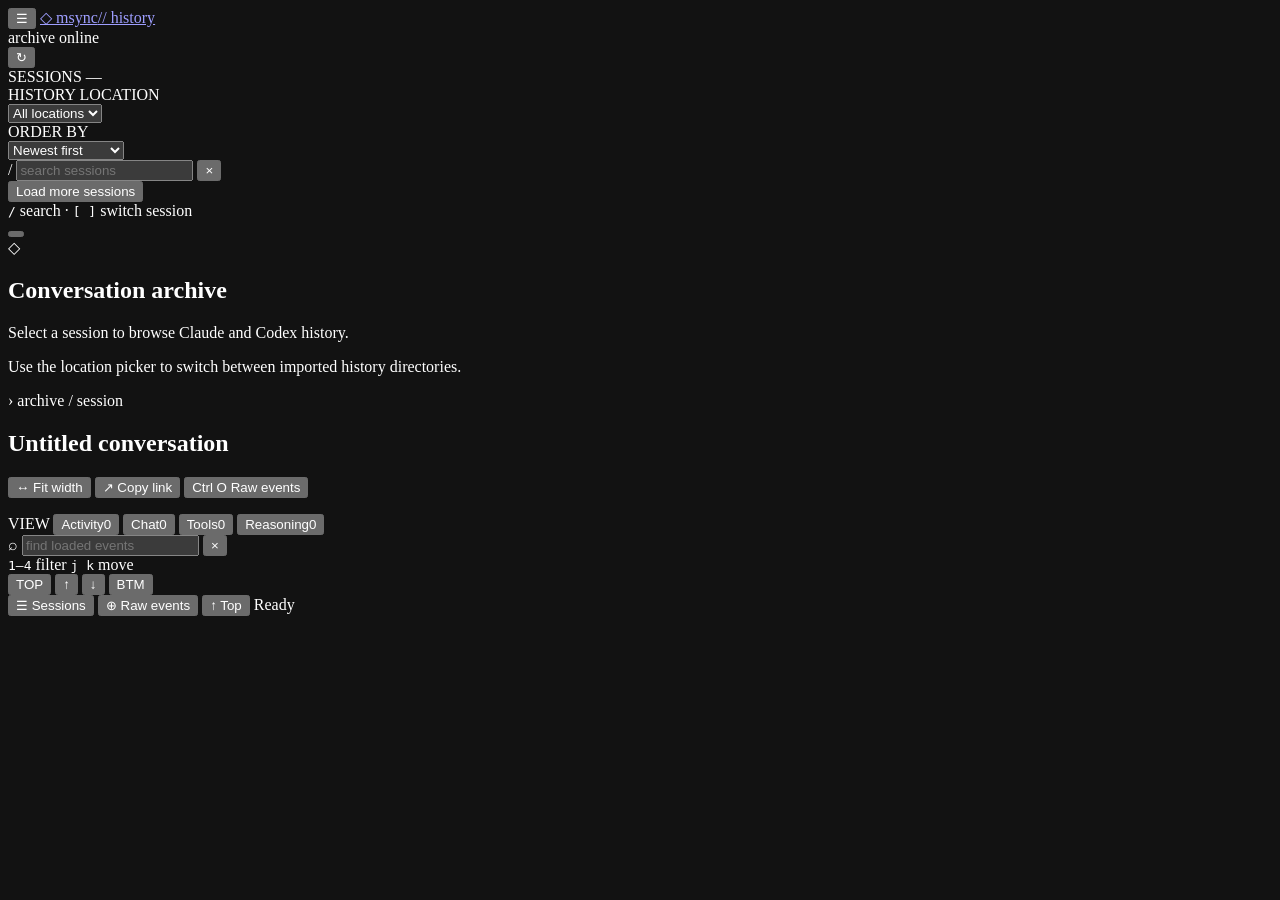
==== src/msync/web/index.html @ 693ffe71 "Improve history browser title Use a clear, readable Chrome tab title for the conversation archive.  " ====
<!doctype html>
<html lang="en">
  <head>
    <meta charset="utf-8">
    <meta name="viewport" content="width=device-width, initial-scale=1">
    <meta name="color-scheme" content="dark">
    <title>Conversation History · msync</title>
    <link rel="stylesheet" href="/assets/styles.css">
    <script src="/assets/app.js" defer></script>
  </head>
  <body>
    <div class="scanline" aria-hidden="true"></div>
    <header class="topbar">
      <button class="icon-button mobile-only" id="sessions-button" type="button" aria-label="Open sessions" aria-controls="sidebar" aria-expanded="false">☰</button>
      <a class="brand" href="/" aria-label="msync history home">
        <span class="brand-mark">◇</span>
        <span>msync</span><span class="brand-dim">// history</span>
      </a>
      <div class="top-status" id="archive-status"><span class="status-light"></span> archive online</div>
      <button class="top-action" id="reload-button" type="button" title="Refresh archive" aria-label="Refresh archive">↻</button>
    </header>

    <div class="workspace">
      <aside class="sidebar" id="sidebar" aria-label="Conversation navigation">
        <div class="sidebar-heading">
          <span>SESSIONS</span>
          <span id="session-count" class="count">—</span>
        </div>
        <label class="field-label" for="location-select">HISTORY LOCATION</label>
        <div class="select-wrap">
          <select id="location-select" aria-label="History location">
            <option value="">All locations</option>
          </select>
        </div>
        <label class="field-label" for="order-select">ORDER BY</label>
        <div class="select-wrap">
          <select id="order-select" aria-label="Order sessions">
            <option value="newest">Newest first</option>
            <option value="oldest">Oldest first</option>
            <option value="messages">Most messages</option>
            <option value="events">Most events</option>
            <option value="title">Title A–Z</option>
          </select>
        </div>
        <div class="search-box">
          <span aria-hidden="true">/</span>
          <input id="search-input" type="search" placeholder="search sessions" autocomplete="off" aria-label="Search sessions">
          <button class="clear-button hidden" id="clear-search" type="button" aria-label="Clear session search">×</button>
        </div>
        <div class="session-list" id="session-list" aria-live="polite">
          <button class="load-more hidden" id="load-more" type="button">Load more sessions</button>
        </div>
        <div class="sidebar-foot"><kbd>/</kbd> search <span>·</span> <kbd>[ ]</kbd> switch session</div>
      </aside>
      <button class="sidebar-scrim hidden" id="sidebar-scrim" type="button" aria-label="Close sessions"></button>

      <main class="content" id="content">
        <section class="empty-state" id="empty-state">
          <div class="empty-glyph">◇</div>
          <h1>Conversation archive</h1>
          <p>Select a session to browse Claude and Codex history.</p>
          <p class="empty-hint">Use the location picker to switch between imported history directories.</p>
        </section>

        <article class="conversation hidden" id="conversation">
          <header class="conversation-header">
            <div class="prompt-line"><span class="prompt">›</span> <span id="conversation-provider">archive</span> / session</div>
            <div class="conversation-title-row">
              <div class="conversation-title-copy" id="conversation-title-wrap">
                <h1 id="conversation-title">Untitled conversation</h1>
                <span class="title-tooltip" id="conversation-title-tooltip" role="tooltip"></span>
                <p id="conversation-subtitle"></p>
              </div>
              <div class="conversation-actions">
                <button class="terminal-button compact" id="toggle-width" type="button" title="Use full window width" aria-pressed="false">
                  <span aria-hidden="true">↔</span>
                  <span id="width-button-label">Fit width</span>
                </button>
                <button class="terminal-button compact" id="copy-link" type="button" title="Copy a link to this session">
                  <span aria-hidden="true">↗</span>
                  <span>Copy link</span>
                </button>
                <button class="terminal-button" id="toggle-details" type="button" aria-pressed="false">
                  <span class="button-key">Ctrl O</span>
                  <span id="detail-button-label">Raw events</span>
                </button>
              </div>
            </div>
            <dl class="metadata-strip" id="metadata-strip"></dl>
            <div class="transcript-controls" id="transcript-controls" role="toolbar" aria-label="Transcript view">
              <span class="control-label">VIEW</span>
              <button type="button" data-transcript-filter="all" aria-pressed="true"><span>Activity</span><span class="filter-count">0</span></button>
              <button type="button" data-transcript-filter="chat" aria-pressed="false"><span>Chat</span><span class="filter-count">0</span></button>
              <button type="button" data-transcript-filter="tools" aria-pressed="false"><span>Tools</span><span class="filter-count">0</span></button>
              <button type="button" data-transcript-filter="reasoning" aria-pressed="false"><span>Reasoning</span><span class="filter-count">0</span></button>
              <div class="transcript-search">
                <span aria-hidden="true">⌕</span>
                <input id="transcript-search" type="search" placeholder="find loaded events" autocomplete="off" aria-label="Find in loaded events">
                <span class="transcript-match-count" id="transcript-match-count"></span>
                <button class="clear-button hidden" id="clear-transcript-search" type="button" aria-label="Clear transcript search">×</button>
              </div>
              <span class="control-hint"><kbd>1–4</kbd> filter <kbd>j k</kbd> move</span>
            </div>
          </header>
          <div class="transcript" id="transcript" aria-live="polite"></div>
          <nav class="human-nav" aria-label="Human message navigation">
            <button class="nav-top" id="conversation-top" type="button" title="Top of conversation" aria-label="Top of conversation">TOP</button>
            <button id="previous-human" type="button" title="Previous human message (Alt+↑)" aria-label="Previous human message">↑</button>
            <button id="next-human" type="button" title="Next human message (Alt+↓)" aria-label="Next human message">↓</button>
            <button class="nav-bottom" id="conversation-bottom" type="button" title="Load full history and go to bottom" aria-label="Load full history and go to bottom">BTM</button>
          </nav>
        </article>
      </main>
    </div>

    <footer class="command-bar">
      <button id="footer-sessions" type="button"><span>☰</span> Sessions</button>
      <button id="footer-details" type="button"><span>⊕</span> Raw events</button>
      <button id="scroll-top" type="button"><span>↑</span> Top</button>
      <span class="command-spacer"></span>
      <span id="footer-status" role="status" aria-live="polite">Ready</span>
    </footer>
    <div class="toast hidden" id="toast" role="status"></div>
  </body>
</html>
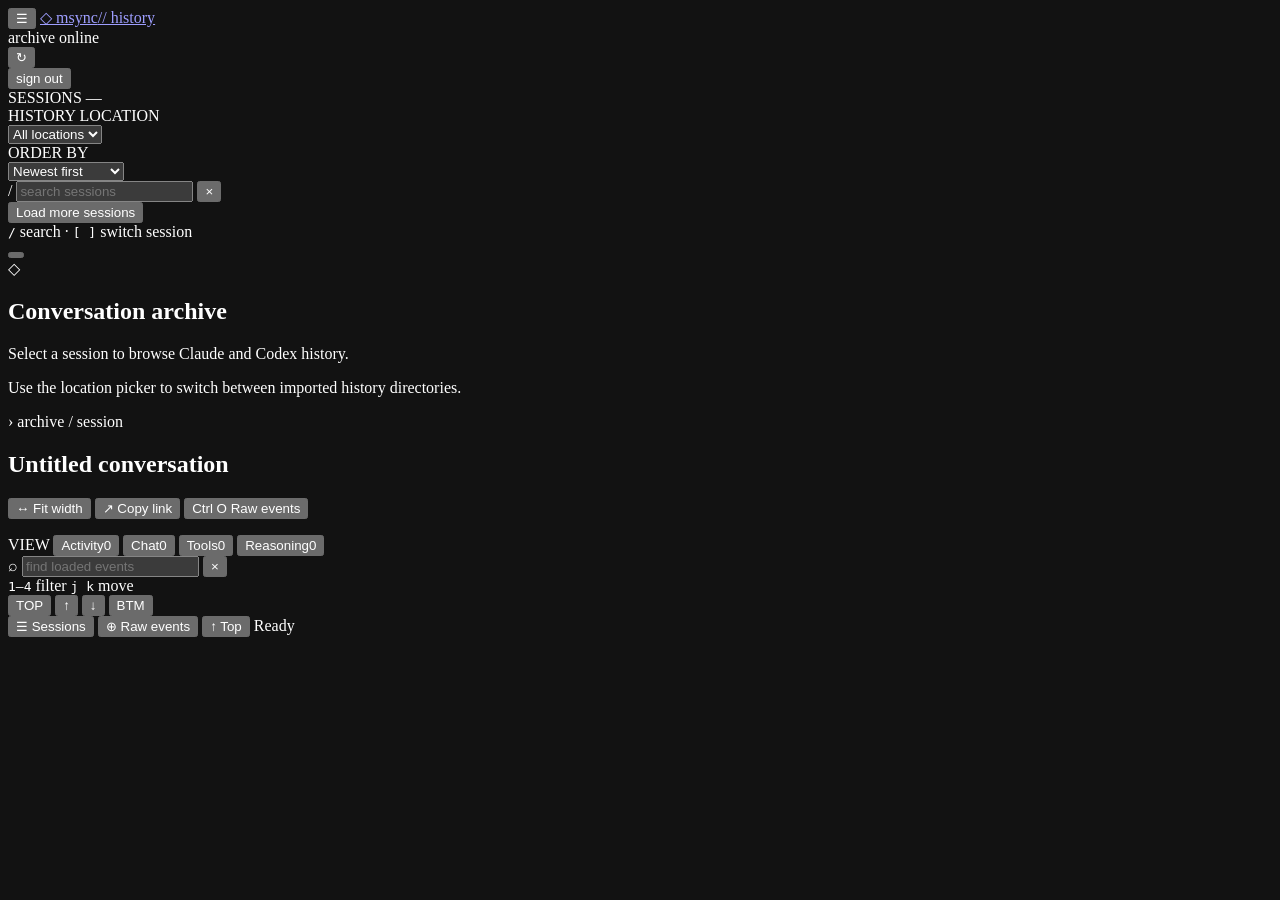
==== commit 7408df66: "Add browser login page and session authentication Co-authored-by: veinkr <veinkr.finch@gmail.com>" ====
--- a/src/msync/web/index.html
+++ b/src/msync/web/index.html
@@ -4,7 +4,7 @@
     <meta charset="utf-8">
     <meta name="viewport" content="width=device-width, initial-scale=1">
     <meta name="color-scheme" content="dark">
-    <title>Conversation History · msync</title>
+    <title>AI Coding Sessions · msync</title>
     <link rel="stylesheet" href="/assets/styles.css">
     <script src="/assets/app.js" defer></script>
   </head>
@@ -18,6 +18,9 @@
       </a>
       <div class="top-status" id="archive-status"><span class="status-light"></span> archive online</div>
       <button class="top-action" id="reload-button" type="button" title="Refresh archive" aria-label="Refresh archive">↻</button>
+      <form class="logout-form" action="/logout" method="post">
+        <button class="top-action top-logout" type="submit" title="Sign out of msync">sign out</button>
+      </form>
     </header>
 
     <div class="workspace">
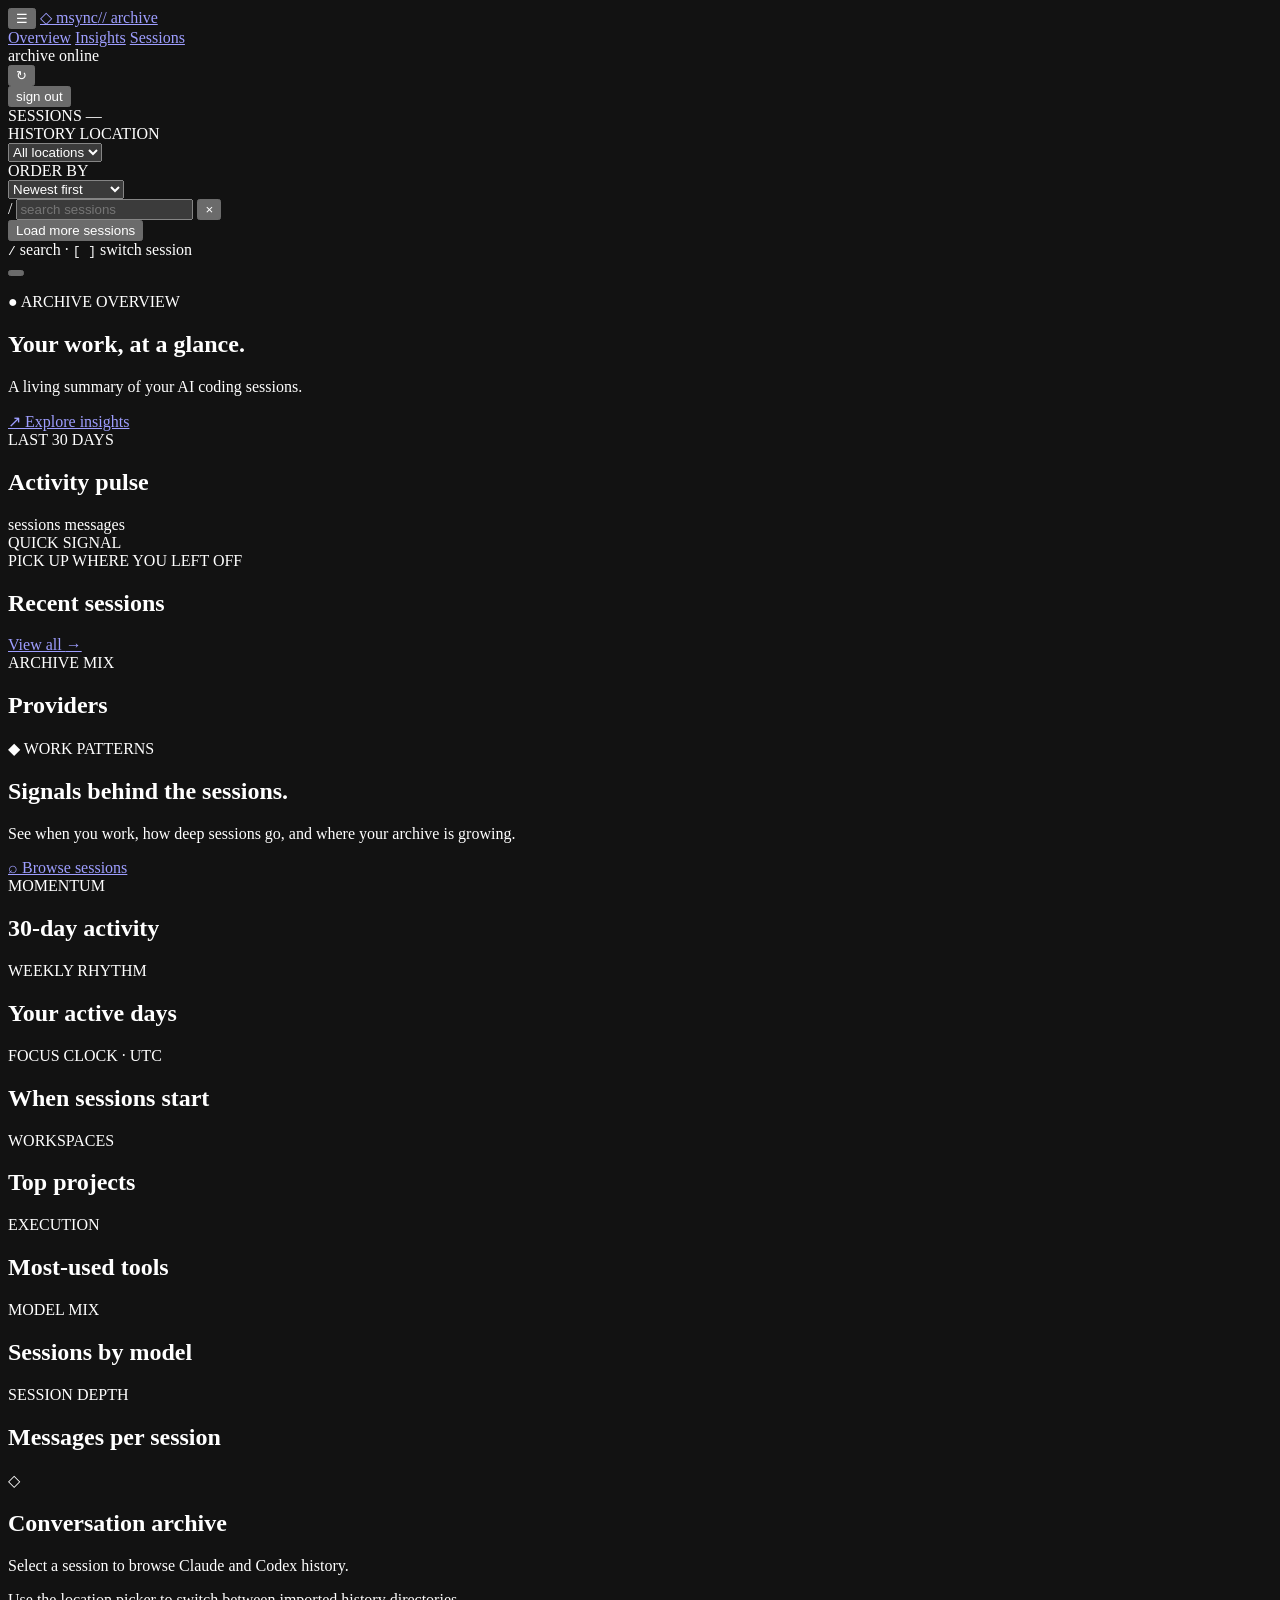
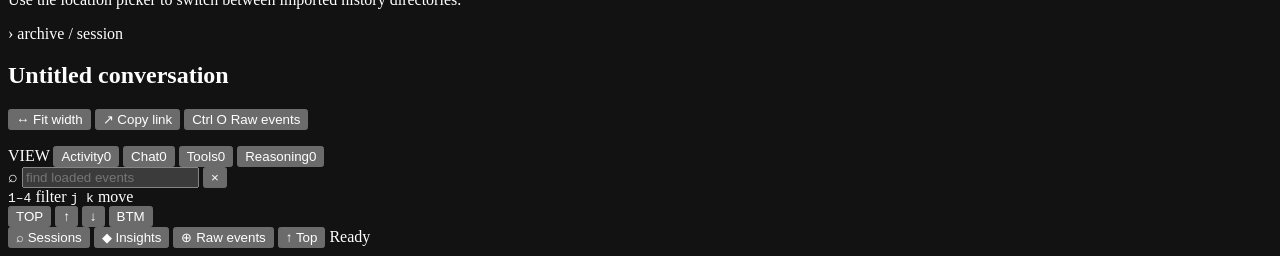
==== commit b2f1f3c9: "Add archive dashboard and insights Co-authored-by: veinkr <veinkr.finch@gmail.com>" ====
--- a/src/msync/web/index.html
+++ b/src/msync/web/index.html
@@ -14,16 +14,22 @@
       <button class="icon-button mobile-only" id="sessions-button" type="button" aria-label="Open sessions" aria-controls="sidebar" aria-expanded="false">☰</button>
       <a class="brand" href="/" aria-label="msync history home">
         <span class="brand-mark">◇</span>
-        <span>msync</span><span class="brand-dim">// history</span>
+        <span>msync</span><span class="brand-dim">// archive</span>
       </a>
+      <nav class="primary-nav" aria-label="Primary navigation">
+        <a href="/" data-page="overview">Overview</a>
+        <a href="/insights" data-page="insights">Insights</a>
+        <a href="/sessions" data-page="sessions">Sessions</a>
+      </nav>
       <div class="top-status" id="archive-status"><span class="status-light"></span> archive online</div>
       <button class="top-action" id="reload-button" type="button" title="Refresh archive" aria-label="Refresh archive">↻</button>
       <form class="logout-form" action="/logout" method="post">
+        <input type="hidden" name="csrf_token" value="__MSYNC_CSRF__">
         <button class="top-action top-logout" type="submit" title="Sign out of msync">sign out</button>
       </form>
     </header>
 
-    <div class="workspace">
+    <div class="workspace dashboard-mode" id="workspace">
       <aside class="sidebar" id="sidebar" aria-label="Conversation navigation">
         <div class="sidebar-heading">
           <span>SESSIONS</span>
@@ -58,7 +64,128 @@
       <button class="sidebar-scrim hidden" id="sidebar-scrim" type="button" aria-label="Close sessions"></button>
 
       <main class="content" id="content">
-        <section class="empty-state" id="empty-state">
+        <section class="dashboard-page" id="dashboard" aria-labelledby="dashboard-title">
+          <header class="page-heading">
+            <div>
+              <p class="eyebrow"><span>●</span> ARCHIVE OVERVIEW</p>
+              <h1 id="dashboard-title">Your work, at a glance.</h1>
+              <p id="dashboard-intro">A living summary of your AI coding sessions.</p>
+            </div>
+            <a class="page-action" href="/insights"><span>↗</span> Explore insights</a>
+          </header>
+
+          <div class="metric-grid" id="overview-metrics" aria-live="polite">
+            <div class="dashboard-skeleton metric-skeleton"></div>
+            <div class="dashboard-skeleton metric-skeleton"></div>
+            <div class="dashboard-skeleton metric-skeleton"></div>
+            <div class="dashboard-skeleton metric-skeleton"></div>
+          </div>
+
+          <div class="overview-grid">
+            <article class="dashboard-panel activity-panel">
+              <header class="panel-heading">
+                <div><span class="panel-kicker">LAST 30 DAYS</span><h2>Activity pulse</h2></div>
+                <div class="chart-legend"><span class="legend-sessions"></span> sessions <span class="legend-messages"></span> messages</div>
+              </header>
+              <div class="activity-chart dashboard-skeleton" id="overview-activity" aria-label="Daily archive activity"></div>
+            </article>
+
+            <article class="dashboard-panel signal-panel" id="overview-signal">
+              <span class="panel-kicker">QUICK SIGNAL</span>
+              <div class="dashboard-skeleton signal-skeleton"></div>
+            </article>
+
+            <article class="dashboard-panel recent-panel">
+              <header class="panel-heading">
+                <div><span class="panel-kicker">PICK UP WHERE YOU LEFT OFF</span><h2>Recent sessions</h2></div>
+                <a href="/sessions">View all <span>→</span></a>
+              </header>
+              <div class="recent-session-list" id="recent-sessions" aria-live="polite">
+                <div class="dashboard-skeleton recent-skeleton"></div>
+                <div class="dashboard-skeleton recent-skeleton"></div>
+              </div>
+            </article>
+
+            <article class="dashboard-panel mix-panel">
+              <header class="panel-heading">
+                <div><span class="panel-kicker">ARCHIVE MIX</span><h2>Providers</h2></div>
+              </header>
+              <div id="provider-overview" class="dashboard-skeleton provider-skeleton"></div>
+            </article>
+          </div>
+        </section>
+
+        <section class="dashboard-page hidden" id="insights" aria-labelledby="insights-title">
+          <header class="page-heading insights-heading">
+            <div>
+              <p class="eyebrow"><span>◆</span> WORK PATTERNS</p>
+              <h1 id="insights-title">Signals behind the sessions.</h1>
+              <p>See when you work, how deep sessions go, and where your archive is growing.</p>
+            </div>
+            <a class="page-action secondary" href="/sessions"><span>⌕</span> Browse sessions</a>
+          </header>
+
+          <div class="metric-grid insight-metrics" id="insight-metrics" aria-live="polite">
+            <div class="dashboard-skeleton metric-skeleton"></div>
+            <div class="dashboard-skeleton metric-skeleton"></div>
+            <div class="dashboard-skeleton metric-skeleton"></div>
+            <div class="dashboard-skeleton metric-skeleton"></div>
+          </div>
+
+          <div class="insights-grid">
+            <article class="dashboard-panel insight-activity-panel">
+              <header class="panel-heading">
+                <div><span class="panel-kicker">MOMENTUM</span><h2>30-day activity</h2></div>
+                <span class="panel-note" id="activity-total"></span>
+              </header>
+              <div class="activity-chart large dashboard-skeleton" id="insights-activity" aria-label="Daily sessions and messages"></div>
+            </article>
+
+            <article class="dashboard-panel rhythm-panel">
+              <header class="panel-heading">
+                <div><span class="panel-kicker">WEEKLY RHYTHM</span><h2>Your active days</h2></div>
+              </header>
+              <div class="weekday-chart dashboard-skeleton" id="weekday-chart"></div>
+            </article>
+
+            <article class="dashboard-panel clock-panel">
+              <header class="panel-heading">
+                <div><span class="panel-kicker">FOCUS CLOCK · UTC</span><h2>When sessions start</h2></div>
+              </header>
+              <div class="hour-chart-shell dashboard-skeleton" id="hour-chart"></div>
+            </article>
+
+            <article class="dashboard-panel ranking-panel">
+              <header class="panel-heading">
+                <div><span class="panel-kicker">WORKSPACES</span><h2>Top projects</h2></div>
+              </header>
+              <div class="ranking-list dashboard-skeleton" id="project-ranking"></div>
+            </article>
+
+            <article class="dashboard-panel ranking-panel">
+              <header class="panel-heading">
+                <div><span class="panel-kicker">EXECUTION</span><h2>Most-used tools</h2></div>
+              </header>
+              <div class="ranking-list dashboard-skeleton" id="tool-ranking"></div>
+            </article>
+
+            <article class="dashboard-panel ranking-panel">
+              <header class="panel-heading">
+                <div><span class="panel-kicker">MODEL MIX</span><h2>Sessions by model</h2></div>
+              </header>
+              <div class="ranking-list dashboard-skeleton" id="model-ranking"></div>
+            </article>
+
+            <article class="dashboard-panel depth-panel">
+              <header class="panel-heading">
+                <div><span class="panel-kicker">SESSION DEPTH</span><h2>Messages per session</h2></div>
+              </header>
+              <div class="depth-chart dashboard-skeleton" id="depth-chart"></div>
+            </article>
+          </div>
+        </section>
+
+        <section class="empty-state hidden" id="empty-state">
           <div class="empty-glyph">◇</div>
           <h1>Conversation archive</h1>
           <p>Select a session to browse Claude and Codex history.</p>
@@ -117,9 +244,10 @@
     </div>
 
     <footer class="command-bar">
-      <button id="footer-sessions" type="button"><span>☰</span> Sessions</button>
-      <button id="footer-details" type="button"><span>⊕</span> Raw events</button>
-      <button id="scroll-top" type="button"><span>↑</span> Top</button>
+      <button id="footer-sessions" type="button"><span>⌕</span> Sessions</button>
+      <button id="footer-insights" type="button"><span>◆</span> Insights</button>
+      <button class="session-command" id="footer-details" type="button"><span>⊕</span> Raw events</button>
+      <button class="session-command" id="scroll-top" type="button"><span>↑</span> Top</button>
       <span class="command-spacer"></span>
       <span id="footer-status" role="status" aria-live="polite">Ready</span>
     </footer>
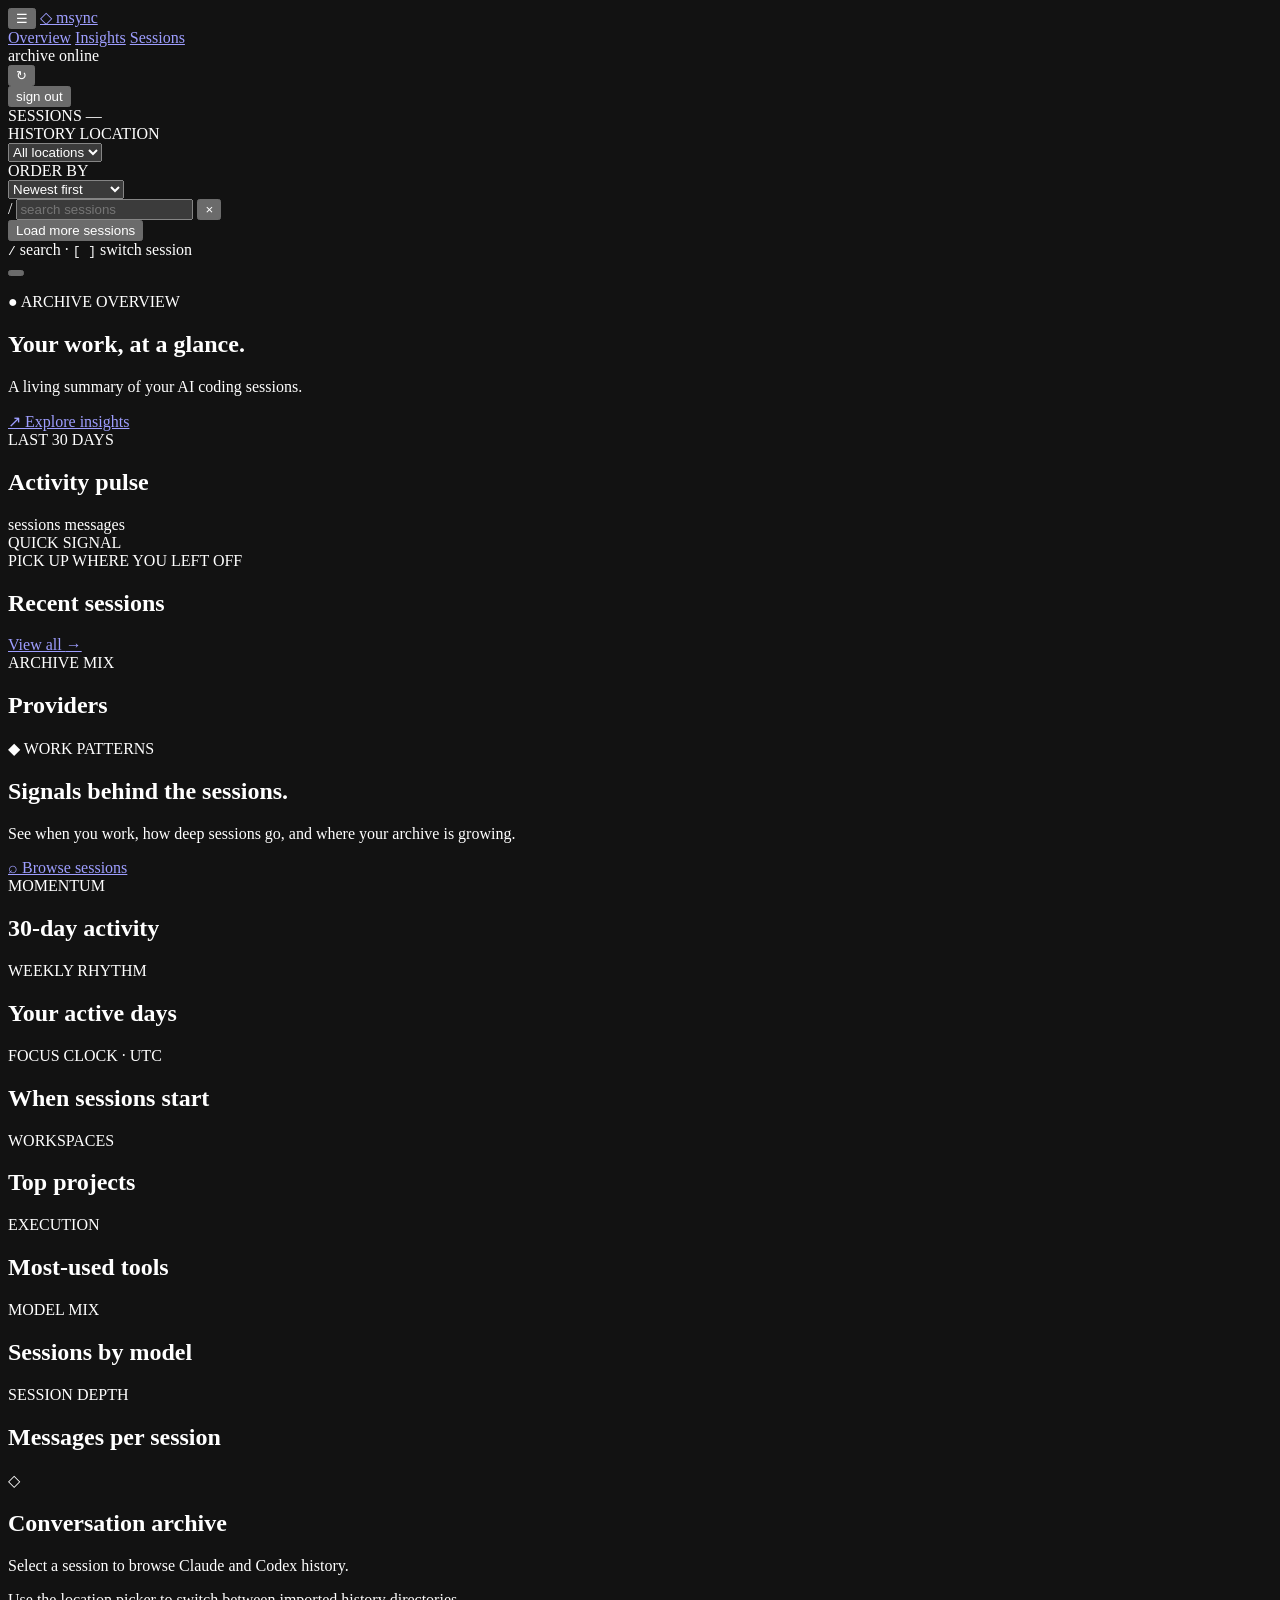
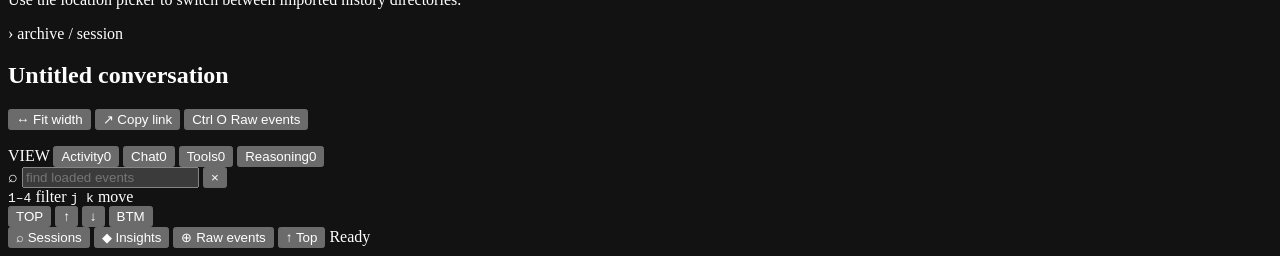
==== commit d419a8e3: "Simplify application branding Co-authored-by: veinkr <veinkr.finch@gmail.com>" ====
--- a/src/msync/web/index.html
+++ b/src/msync/web/index.html
@@ -14,7 +14,7 @@
       <button class="icon-button mobile-only" id="sessions-button" type="button" aria-label="Open sessions" aria-controls="sidebar" aria-expanded="false">☰</button>
       <a class="brand" href="/" aria-label="msync history home">
         <span class="brand-mark">◇</span>
-        <span>msync</span><span class="brand-dim">// archive</span>
+        <span>msync</span>
       </a>
       <nav class="primary-nav" aria-label="Primary navigation">
         <a href="/" data-page="overview">Overview</a>
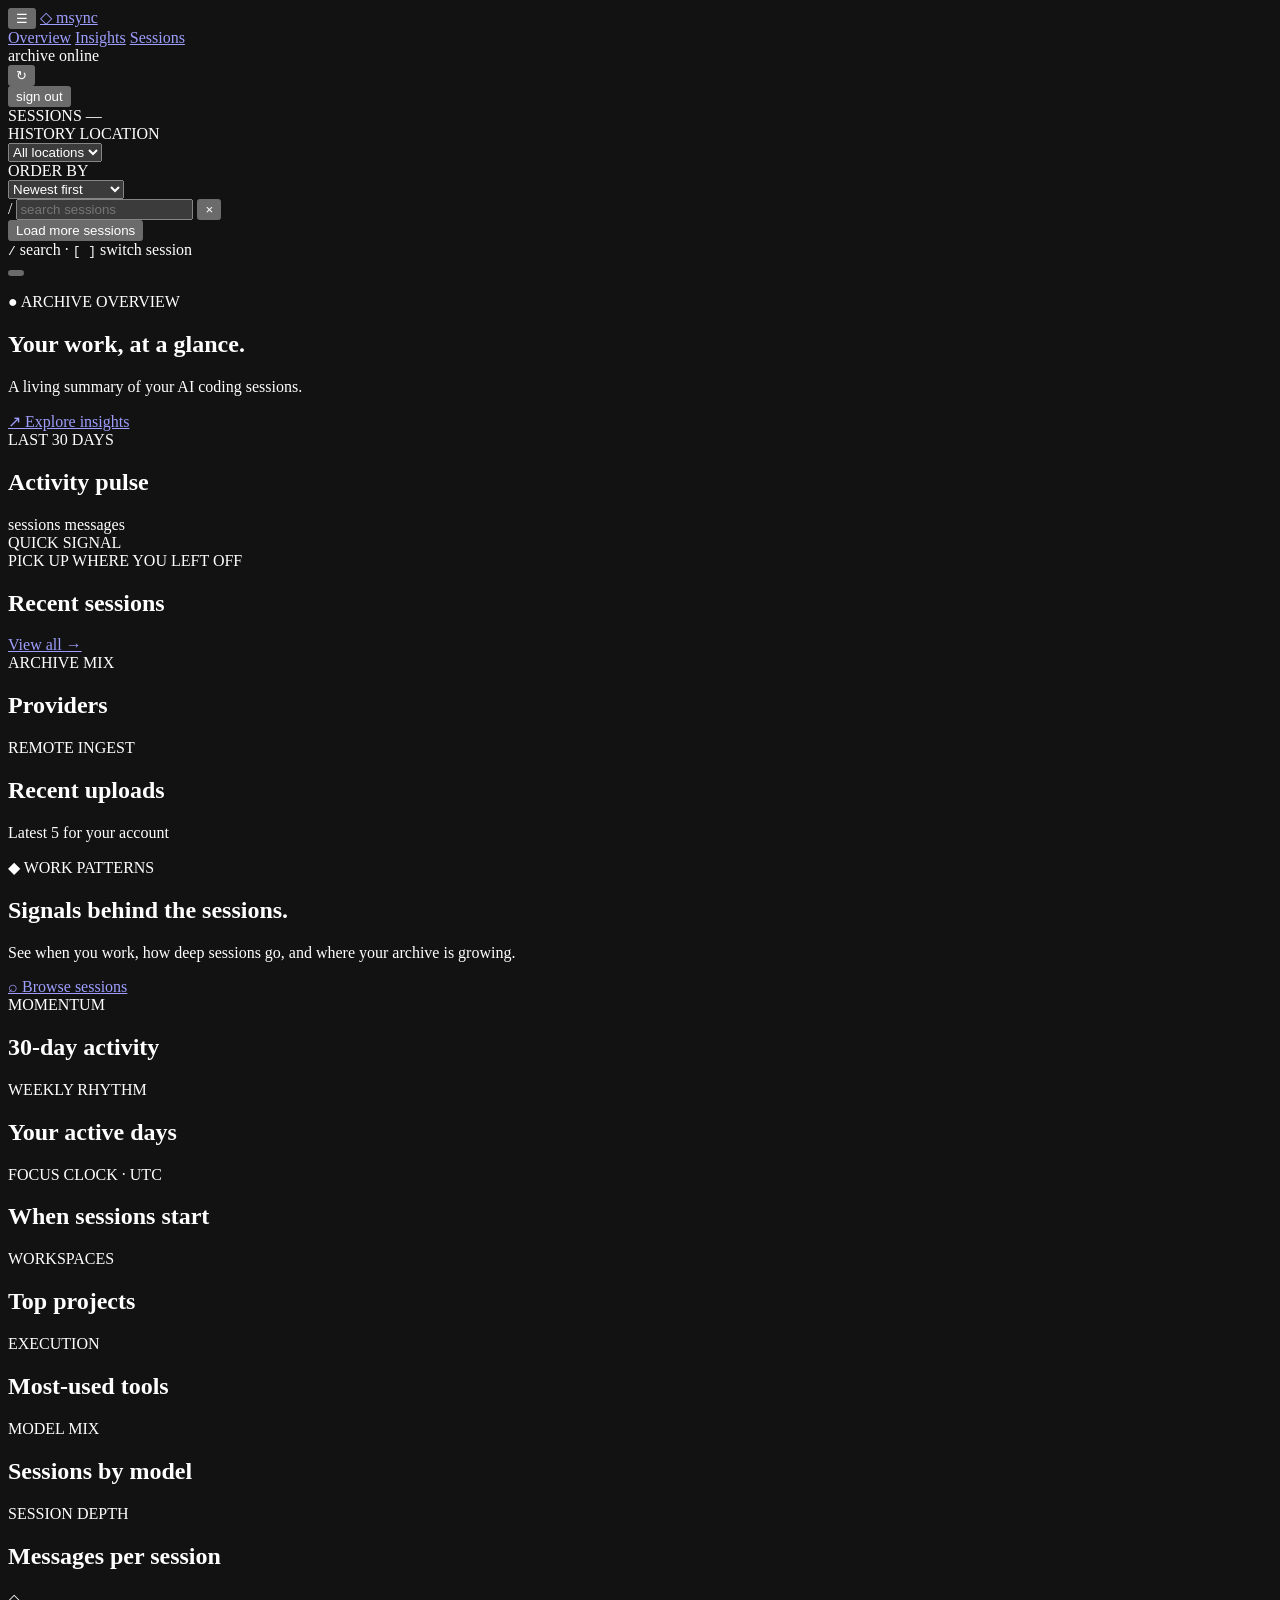
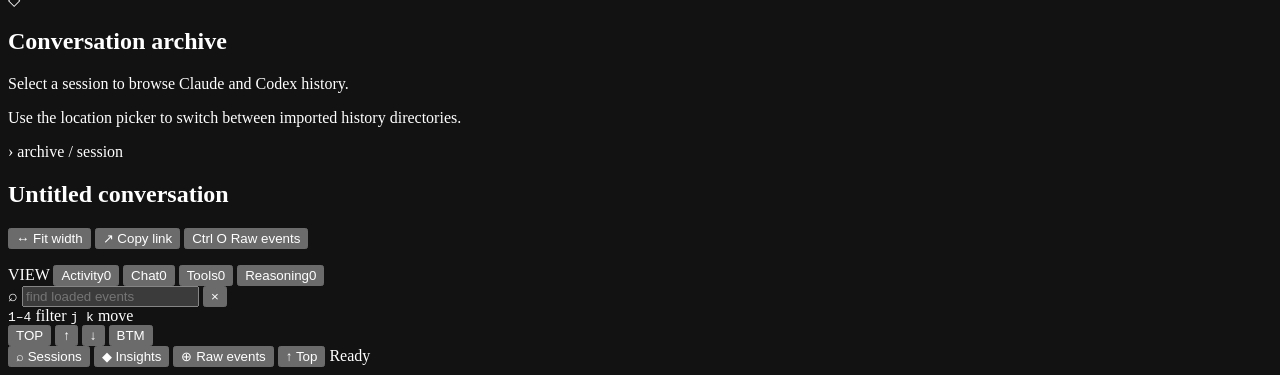
==== commit 98908631: "Make uploads remote-only and track upload history Co-authored-by: veinkr <veinkr.finch@gmail.com>" ====
--- a/src/msync/web/index.html
+++ b/src/msync/web/index.html
@@ -112,6 +112,17 @@
               </header>
               <div id="provider-overview" class="dashboard-skeleton provider-skeleton"></div>
             </article>
+
+            <article class="dashboard-panel upload-panel">
+              <header class="panel-heading">
+                <div><span class="panel-kicker">REMOTE INGEST</span><h2>Recent uploads</h2></div>
+                <span class="panel-note">Latest 5 for your account</span>
+              </header>
+              <div class="upload-history-list" id="recent-uploads" aria-live="polite">
+                <div class="dashboard-skeleton upload-skeleton"></div>
+                <div class="dashboard-skeleton upload-skeleton"></div>
+              </div>
+            </article>
           </div>
         </section>
 
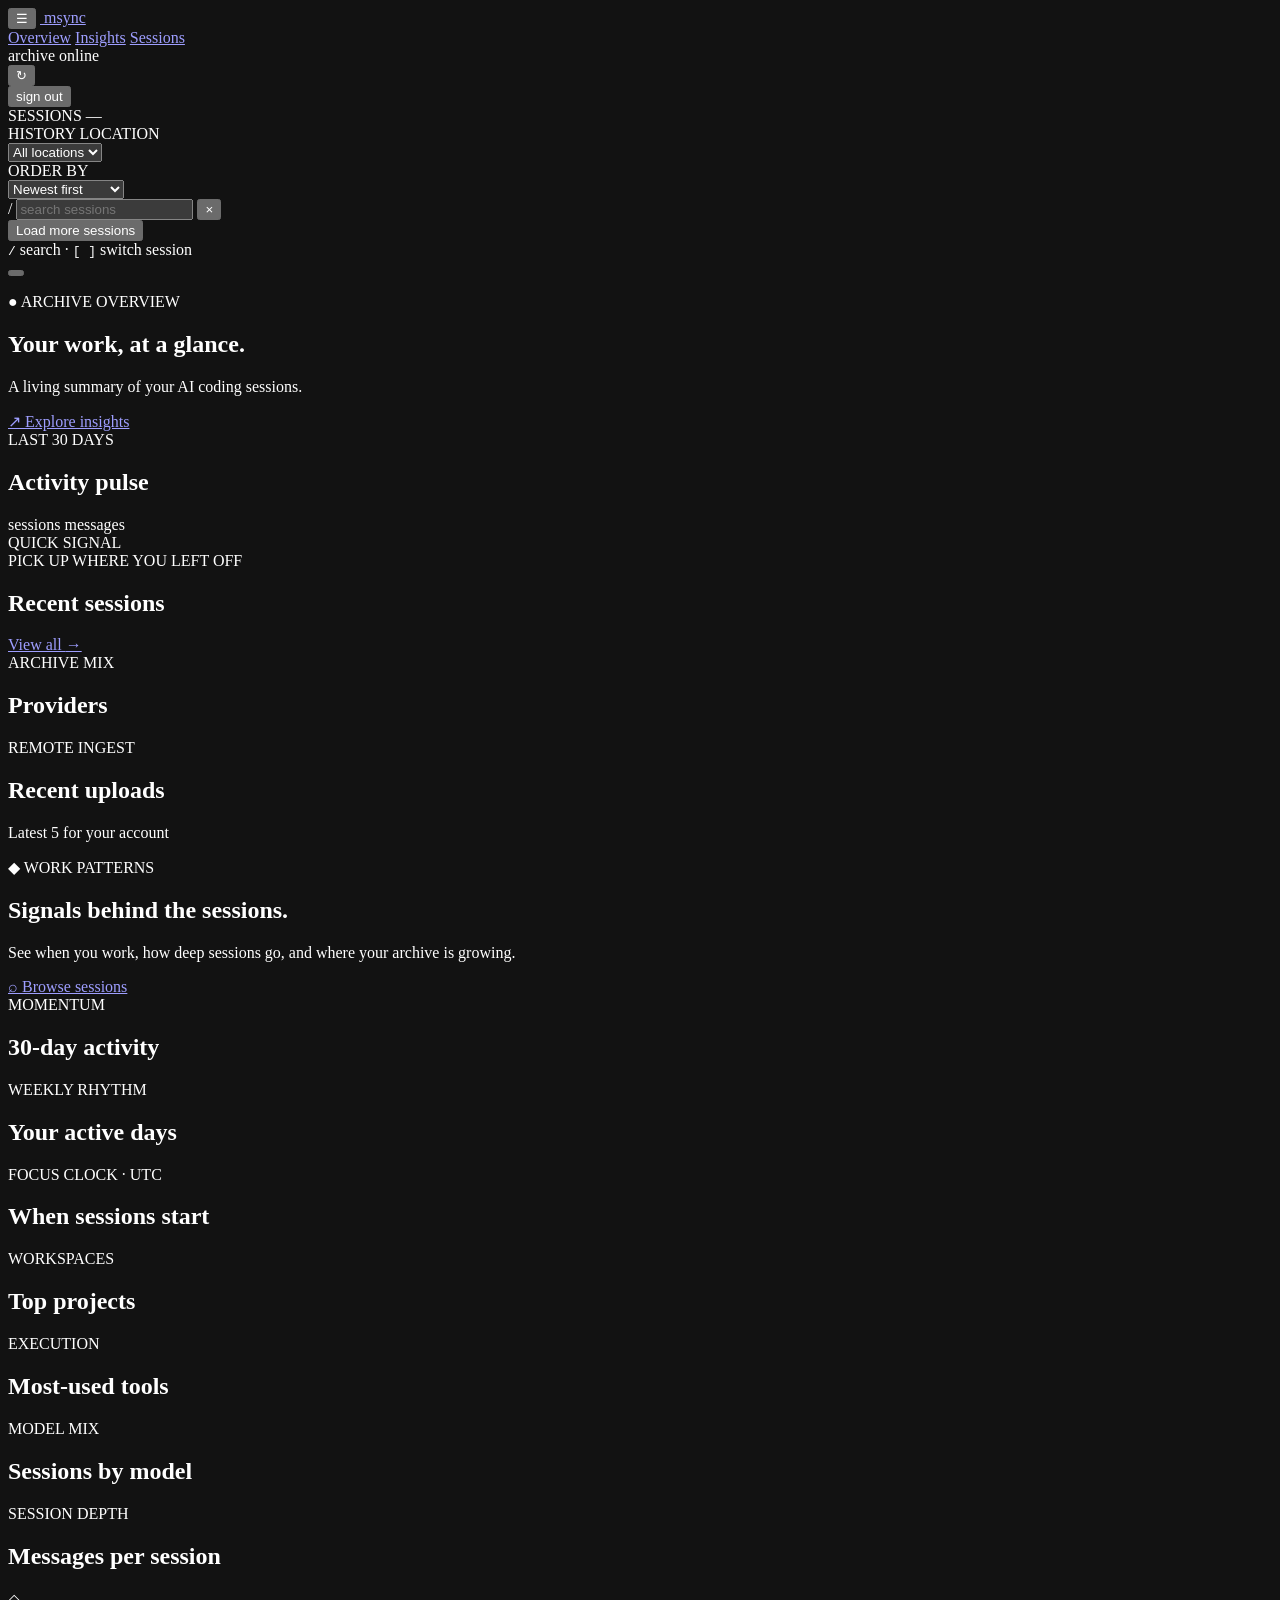
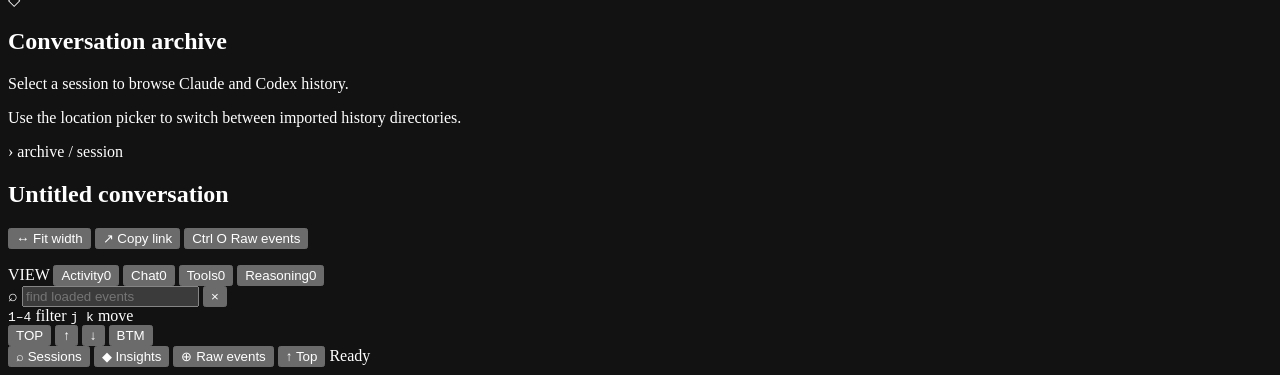
==== commit bb6176dd: "Add msync logo to web interface Co-authored-by: veinkr <veinkr.finch@gmail.com>" ====
--- a/src/msync/web/index.html
+++ b/src/msync/web/index.html
@@ -5,6 +5,7 @@
     <meta name="viewport" content="width=device-width, initial-scale=1">
     <meta name="color-scheme" content="dark">
     <title>AI Coding Sessions · msync</title>
+    <link rel="icon" type="image/png" href="/assets/logo.png">
     <link rel="stylesheet" href="/assets/styles.css">
     <script src="/assets/app.js" defer></script>
   </head>
@@ -13,7 +14,7 @@
     <header class="topbar">
       <button class="icon-button mobile-only" id="sessions-button" type="button" aria-label="Open sessions" aria-controls="sidebar" aria-expanded="false">☰</button>
       <a class="brand" href="/" aria-label="msync history home">
-        <span class="brand-mark">◇</span>
+        <span class="brand-mark" aria-hidden="true"><img class="brand-logo" src="/assets/logo.png" alt=""></span>
         <span>msync</span>
       </a>
       <nav class="primary-nav" aria-label="Primary navigation">
